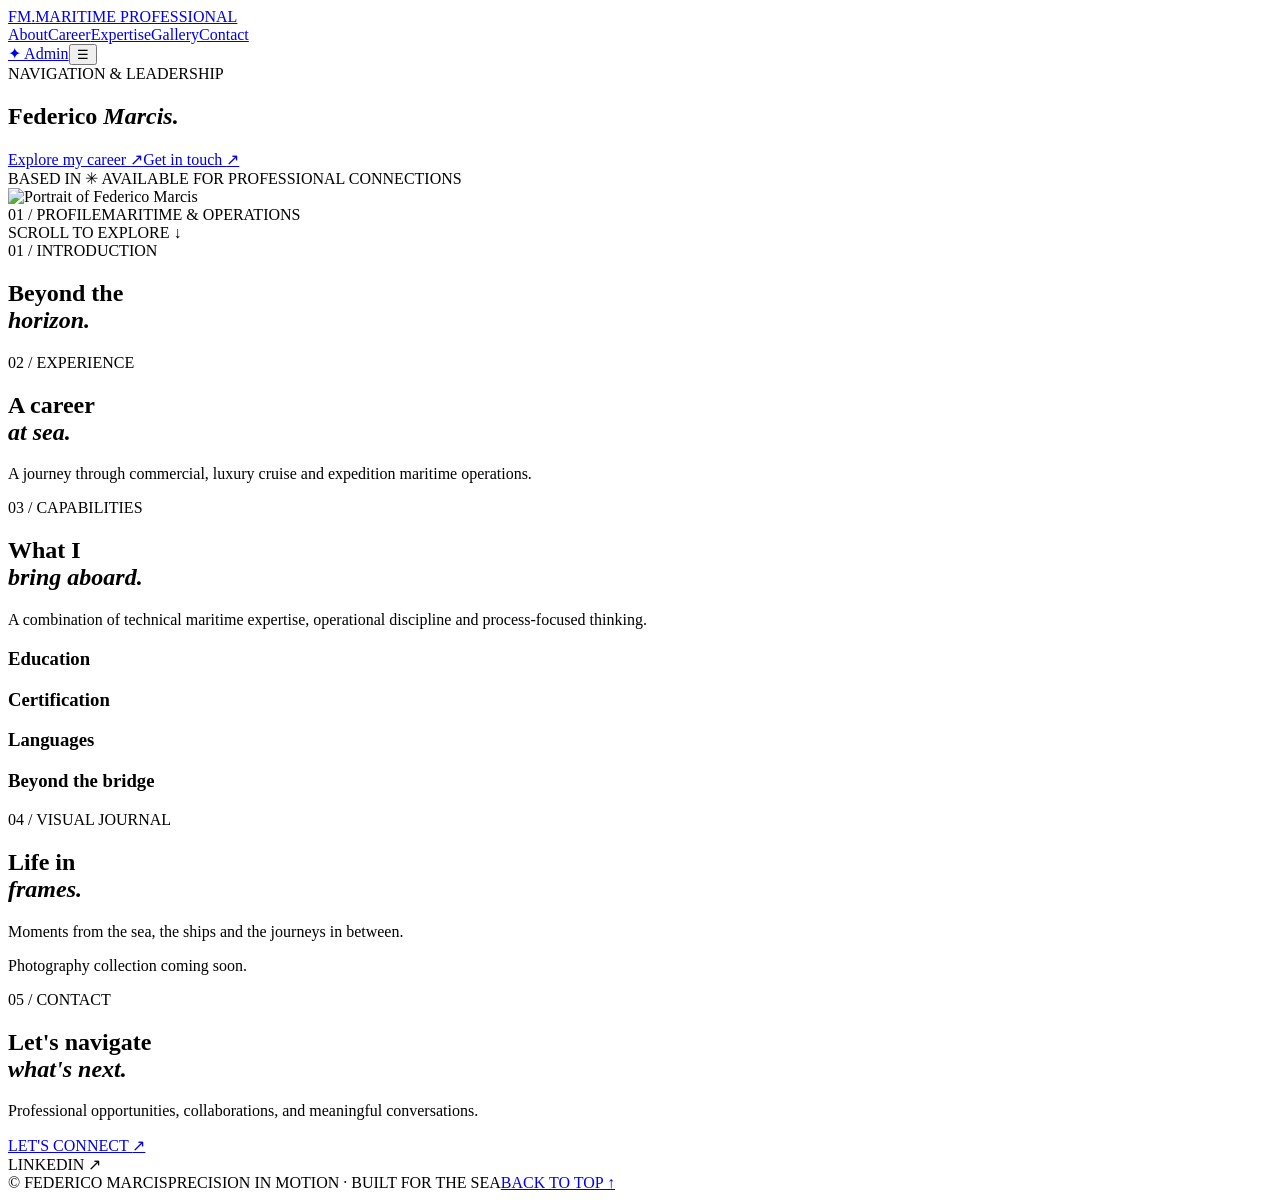
==== Federico_Marcis_Cloudflare_Gratis_Senza_Python/public/index.html @ f33c881b "Add files via upload" ====
<!DOCTYPE html><html lang="en"><head><meta charset="utf-8"><meta name="viewport" content="width=device-width, initial-scale=1"><meta name="theme-color" content="#102837"><title>Federico Marcis | Staff Captain</title><meta name="description" content="Federico Marcis — Staff Captain, maritime operations and fleet standardization."><link rel="stylesheet" href="/style.css"></head><body>
<header class="nav"><a class="brand" href="#top"><span class="brand-mark">FM<span class="dot">.</span></span><span class="brand-small">MARITIME PROFESSIONAL</span></a><nav><a href="#about">About</a><a href="#experience">Career</a><a href="#expertise">Expertise</a><a href="#gallery">Gallery</a><a href="#contact">Contact</a></nav><a href="/admin/" class="admin-button" title="Sign in to edit your portfolio">✦ Admin</a><button id="menuBtn" class="menu-btn" aria-label="Toggle menu">☰</button></header>
<main id="top"><section class="hero"><div class="hero-inner"><div class="hero-content"><div class="eyebrow"><span class="line"></span> NAVIGATION & LEADERSHIP</div><div class="hero-overline" id="heroRole"></div><h1 id="heroName">Federico <em>Marcis.</em></h1><p id="heroTagline"></p><div class="hero-actions"><a href="#experience" class="btn gold">Explore my career <span>↗</span></a><a href="#contact" class="btn outline">Get in touch <span>↗</span></a></div><div class="hero-bottom">BASED IN <span id="heroLocation"></span><span class="plus">✳</span> AVAILABLE FOR PROFESSIONAL CONNECTIONS</div></div><div class="hero-visual"><div class="photo-frame"><img id="heroPhoto" alt="Portrait of Federico Marcis" src="/uploads/portrait.png"><div class="photo-noise"></div></div><div class="photo-label"><span>01 / PROFILE</span><span>MARITIME & OPERATIONS</span></div></div></div><div class="hero-scroll">SCROLL TO EXPLORE <span>↓</span></div></section>
<section id="about" class="section about"><div class="section-grid"><div class="section-aside"><span class="index">01 / INTRODUCTION</span><h2>Beyond the<br><i>horizon.</i></h2></div><div class="section-main"><div class="large-copy" id="introText"></div><div class="highlight-row" id="highlights"></div></div></div></section>
<section id="experience" class="section section-light"><div class="section-grid"><div class="section-aside"><span class="index">02 / EXPERIENCE</span><h2>A career<br><i>at sea.</i></h2><p class="aside-note">A journey through commercial, luxury cruise and expedition maritime operations.</p></div><div class="section-main"><div id="experienceItems" class="timeline"></div></div></div></section>
<section id="expertise" class="section expertise"><div class="section-grid"><div class="section-aside"><span class="index">03 / CAPABILITIES</span><h2>What I<br><i>bring aboard.</i></h2></div><div class="section-main"><p class="section-lead">A combination of technical maritime expertise, operational discipline and process-focused thinking.</p><div id="skills" class="skill-grid"></div><div class="detail-columns"><div><h3>Education</h3><div id="education"></div></div><div><h3>Certification</h3><p id="certifications"></p><h3>Languages</h3><p id="languages"></p><h3>Beyond the bridge</h3><p id="extras"></p></div></div></div></div></section>
<section id="gallery" class="section section-light gallery-section"><div class="section-grid"><div class="section-aside"><span class="index">04 / VISUAL JOURNAL</span><h2>Life in<br><i>frames.</i></h2><p class="aside-note">Moments from the sea, the ships and the journeys in between.</p></div><div class="section-main"><div id="galleryGrid" class="gallery-grid"></div><p id="galleryEmpty" class="gallery-empty">Photography collection coming soon.</p></div></div></section>
<section id="contact" class="contact"><div class="contact-inner"><span class="index">05 / CONTACT</span><h2>Let's navigate<br><i>what's next.</i></h2><p>Professional opportunities, collaborations, and meaningful conversations.</p><a id="emailBtn" class="contact-link" href="mailto:federico.marcis@gmail.com">LET'S CONNECT <span>↗</span></a><div class="social-line"><span id="contactEmail"></span><a id="linkedinLink" class="hidden" target="_blank" rel="noopener">LINKEDIN ↗</a></div></div></section></main><footer><span>© <span id="year"></span> FEDERICO MARCIS</span><span>PRECISION IN MOTION · BUILT FOR THE SEA</span><a href="#top">BACK TO TOP ↑</a></footer>
<script src="/app.js"></script></body></html>
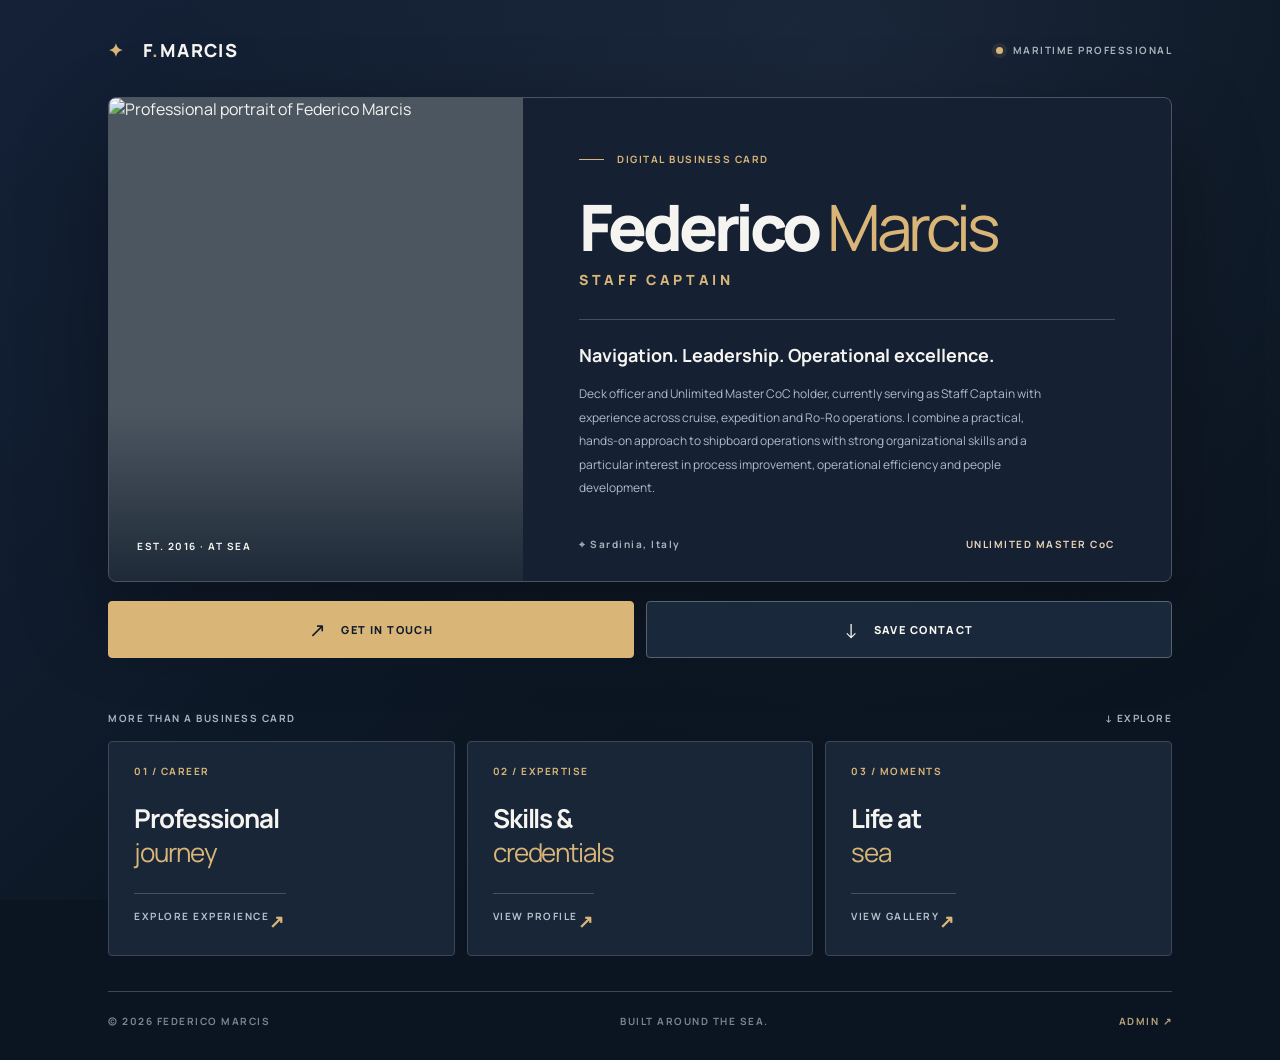
==== commit 84aba347: "Add files via upload" ====
--- a/Federico_Marcis_Cloudflare_Gratis_Senza_Python/public/index.html
+++ b/Federico_Marcis_Cloudflare_Gratis_Senza_Python/public/index.html
@@ -1,9 +1,13 @@
-<!DOCTYPE html><html lang="en"><head><meta charset="utf-8"><meta name="viewport" content="width=device-width, initial-scale=1"><meta name="theme-color" content="#102837"><title>Federico Marcis | Staff Captain</title><meta name="description" content="Federico Marcis — Staff Captain, maritime operations and fleet standardization."><link rel="stylesheet" href="/style.css"></head><body>
-<header class="nav"><a class="brand" href="#top"><span class="brand-mark">FM<span class="dot">.</span></span><span class="brand-small">MARITIME PROFESSIONAL</span></a><nav><a href="#about">About</a><a href="#experience">Career</a><a href="#expertise">Expertise</a><a href="#gallery">Gallery</a><a href="#contact">Contact</a></nav><a href="/admin/" class="admin-button" title="Sign in to edit your portfolio">✦ Admin</a><button id="menuBtn" class="menu-btn" aria-label="Toggle menu">☰</button></header>
-<main id="top"><section class="hero"><div class="hero-inner"><div class="hero-content"><div class="eyebrow"><span class="line"></span> NAVIGATION & LEADERSHIP</div><div class="hero-overline" id="heroRole"></div><h1 id="heroName">Federico <em>Marcis.</em></h1><p id="heroTagline"></p><div class="hero-actions"><a href="#experience" class="btn gold">Explore my career <span>↗</span></a><a href="#contact" class="btn outline">Get in touch <span>↗</span></a></div><div class="hero-bottom">BASED IN <span id="heroLocation"></span><span class="plus">✳</span> AVAILABLE FOR PROFESSIONAL CONNECTIONS</div></div><div class="hero-visual"><div class="photo-frame"><img id="heroPhoto" alt="Portrait of Federico Marcis" src="/uploads/portrait.png"><div class="photo-noise"></div></div><div class="photo-label"><span>01 / PROFILE</span><span>MARITIME & OPERATIONS</span></div></div></div><div class="hero-scroll">SCROLL TO EXPLORE <span>↓</span></div></section>
-<section id="about" class="section about"><div class="section-grid"><div class="section-aside"><span class="index">01 / INTRODUCTION</span><h2>Beyond the<br><i>horizon.</i></h2></div><div class="section-main"><div class="large-copy" id="introText"></div><div class="highlight-row" id="highlights"></div></div></div></section>
-<section id="experience" class="section section-light"><div class="section-grid"><div class="section-aside"><span class="index">02 / EXPERIENCE</span><h2>A career<br><i>at sea.</i></h2><p class="aside-note">A journey through commercial, luxury cruise and expedition maritime operations.</p></div><div class="section-main"><div id="experienceItems" class="timeline"></div></div></div></section>
-<section id="expertise" class="section expertise"><div class="section-grid"><div class="section-aside"><span class="index">03 / CAPABILITIES</span><h2>What I<br><i>bring aboard.</i></h2></div><div class="section-main"><p class="section-lead">A combination of technical maritime expertise, operational discipline and process-focused thinking.</p><div id="skills" class="skill-grid"></div><div class="detail-columns"><div><h3>Education</h3><div id="education"></div></div><div><h3>Certification</h3><p id="certifications"></p><h3>Languages</h3><p id="languages"></p><h3>Beyond the bridge</h3><p id="extras"></p></div></div></div></div></section>
-<section id="gallery" class="section section-light gallery-section"><div class="section-grid"><div class="section-aside"><span class="index">04 / VISUAL JOURNAL</span><h2>Life in<br><i>frames.</i></h2><p class="aside-note">Moments from the sea, the ships and the journeys in between.</p></div><div class="section-main"><div id="galleryGrid" class="gallery-grid"></div><p id="galleryEmpty" class="gallery-empty">Photography collection coming soon.</p></div></div></section>
-<section id="contact" class="contact"><div class="contact-inner"><span class="index">05 / CONTACT</span><h2>Let's navigate<br><i>what's next.</i></h2><p>Professional opportunities, collaborations, and meaningful conversations.</p><a id="emailBtn" class="contact-link" href="mailto:federico.marcis@gmail.com">LET'S CONNECT <span>↗</span></a><div class="social-line"><span id="contactEmail"></span><a id="linkedinLink" class="hidden" target="_blank" rel="noopener">LINKEDIN ↗</a></div></div></section></main><footer><span>© <span id="year"></span> FEDERICO MARCIS</span><span>PRECISION IN MOTION · BUILT FOR THE SEA</span><a href="#top">BACK TO TOP ↑</a></footer>
-<script src="/app.js"></script></body></html>
+<!DOCTYPE html><html lang="en"><head><meta charset="UTF-8"><meta name="viewport" content="width=device-width, initial-scale=1"><meta name="theme-color" content="#101a27"><meta name="description" content="Federico Marcis — Staff Captain | Maritime professional"><title>Federico Marcis — Digital Business Card</title><link rel="stylesheet" href="/style.css"></head>
+<body><div class="grain"></div><main class="shell">
+ <header class="topline"><span class="brand"><span class="brand-mark">✦</span> F<span class="brand-dot">.</span>MARCIS</span><span class="availability"><span class="pulse"></span> MARITIME PROFESSIONAL</span></header>
+ <section class="card" aria-label="Digital business card"><div class="portrait-panel"><img id="portrait" src="/uploads/portrait.png" alt="Professional portrait of Federico Marcis"><div class="portrait-shade"></div><span class="photo-label">EST. 2016 · AT SEA</span></div>
+ <div class="card-main"><div class="eyebrow"><span class="dash"></span> DIGITAL BUSINESS CARD</div><h1 id="name">Federico <i>Marcis</i></h1><div class="role" id="role">STAFF CAPTAIN</div><div class="divider"></div><p class="tagline" id="tagline">Navigation. Leadership. Operational excellence.</p><p class="intro" id="intro">Deck officer and Unlimited Master CoC holder.</p>
+ <div class="card-bottom"><span class="location">⌖ <span id="location">Sardinia, Italy</span></span><span class="licence">UNLIMITED MASTER CoC</span></div>
+ </div></section>
+ <div class="actions"><a class="action primary" id="emailBtn" href="mailto:"><span class="action-icon">↗</span> GET IN TOUCH</a><button class="action secondary" id="saveContact" type="button"><span class="action-icon">↓</span> SAVE CONTACT</button><a class="action secondary hidden" id="linkedinBtn" rel="noopener noreferrer" target="_blank"><span class="action-icon">↗</span> LINKEDIN</a></div>
+ <div class="section-head"><span>MORE THAN A BUSINESS CARD</span><span>↓ EXPLORE</span></div>
+ <div class="tiles"><button class="tile" data-modal="career"><span class="tile-index">01 / CAREER</span><strong>Professional<br><em>journey</em></strong><span class="tile-foot">EXPLORE EXPERIENCE <b>↗</b></span></button><button class="tile" data-modal="expertise"><span class="tile-index">02 / EXPERTISE</span><strong>Skills &<br><em>credentials</em></strong><span class="tile-foot">VIEW PROFILE <b>↗</b></span></button><button class="tile" data-modal="gallery"><span class="tile-index">03 / MOMENTS</span><strong>Life at<br><em>sea</em></strong><span class="tile-foot">VIEW GALLERY <b>↗</b></span></button></div>
+ <footer><span>© <span id="year"></span> FEDERICO MARCIS</span><span>BUILT AROUND THE SEA.</span><a href="/admin/" aria-label="Admin login">ADMIN ↗</a></footer>
+ </main>
+ <dialog id="details"><div class="dialog-top"><span class="dialog-kicker">F. MARCIS / PROFILE</span><button id="closeModal" aria-label="Close dialog">✕</button></div><div id="detailsBody"></div></dialog><script src="/app.js" defer></script></body></html>
--- a/style.css
+++ b/style.css
@@ -0,0 +1,2 @@
+@import url('https://fonts.googleapis.com/css2?family=DM+Sans:wght@400;500;600;700&family=Manrope:wght@400;500;600;700;800&display=swap');
+:root{--bg:#0b1521;--navy:#121f30;--gold:#d9b678;--white:#f5f4f0;--muted:#a6b0ba;--line:#34404b;--font:'Manrope',sans-serif}*{box-sizing:border-box}html{scroll-behavior:smooth}body{margin:0;background:var(--bg);color:var(--white);font-family:var(--font)}.grain{pointer-events:none;position:fixed;inset:0;background:radial-gradient(ellipse at 65% 7%,#26344b80,transparent 58%),linear-gradient(135deg,#142137,#0b1521 62%);z-index:-1}.shell{max-width:1120px;padding:38px 28px 32px;margin:auto}.topline{display:flex;align-items:center;justify-content:space-between;margin-bottom:35px}.brand{font-size:18px;font-weight:800;letter-spacing:.1em}.brand-mark{color:var(--gold);margin-right:12px}.brand-dot{color:var(--gold)}.availability,.eyebrow,.section-head,.tile-index,.tile-foot,.photo-label,.card-bottom,.dialog-kicker,footer{font-size:10px;font-weight:700;letter-spacing:.15em}.availability{color:#a7b3bb;display:flex;align-items:center;gap:10px}.pulse{width:7px;height:7px;border-radius:50%;background:var(--gold);box-shadow:0 0 0 4px #d9b67818}.card{display:grid;grid-template-columns:39% 61%;min-height:485px;border:1px solid #4b5260;border-radius:8px;overflow:hidden;box-shadow:0 35px 90px #0005;background:#152133}.portrait-panel{position:relative;min-height:480px;overflow:hidden;background:#4c5661}.portrait-panel img{width:100%;height:100%;position:absolute;inset:0;object-fit:cover;object-position:center 28%;filter:saturate(.85)}.portrait-shade{position:absolute;inset:0;background:linear-gradient(0deg,#0e1a29bd,transparent 35%)}.photo-label{position:absolute;left:28px;bottom:28px;color:#f5f4f0}.card-main{padding:54px 56px 30px;display:flex;flex-direction:column;justify-content:center}.eyebrow{color:var(--gold);display:flex;align-items:center;gap:13px}.dash{height:1px;width:25px;background:var(--gold)}h1{font-size:clamp(38px,5vw,68px);letter-spacing:-.065em;line-height:1.1;margin:26px 0 8px;font-weight:800}h1 i,.tile strong em{font-style:normal;font-weight:400;color:var(--gold)}.role{color:var(--gold);font-weight:800;font-size:14px;letter-spacing:.26em}.divider{background:#546071;height:1px;margin:30px 0 22px;opacity:.75}.tagline{font-size:18px;font-weight:700;line-height:1.5;margin:0 0 13px}.intro{font-size:12px;line-height:1.95;color:#afbbc9;margin:0;max-width:465px}.card-bottom{margin-top:auto;padding-top:34px;display:flex;justify-content:space-between;gap:15px;color:#a7b3bc}.licence{color:#e8d4b4}.actions{display:flex;gap:12px;margin-top:19px;flex-wrap:wrap}.action{min-height:57px;border:1px solid #566171;display:flex;align-items:center;justify-content:center;gap:14px;flex:1 1 190px;background:#19283a;color:#f9f8f5;text-decoration:none;cursor:pointer;border-radius:4px;font-family:inherit;font-weight:800;font-size:11px;letter-spacing:.13em;transition:background .2s,transform .2s}.action:hover,.tile:hover{transform:translateY(-3px);background:#29374a}.action.primary{background:var(--gold);color:#111d2d;border-color:var(--gold)}.action.primary:hover{background:#f0cb88}.action-icon{font-size:20px;font-weight:400}.section-head{color:#a9b4bf;display:flex;justify-content:space-between;margin:53px 0 16px}.tiles{display:grid;grid-template-columns:repeat(3,1fr);gap:12px}.tile{background:#182638;min-height:215px;border:1px solid #3d4756;border-radius:4px;color:var(--white);padding:22px 25px;display:flex;flex-direction:column;text-align:left;cursor:pointer;transition:all .2s;font-family:inherit}.tile-index{color:var(--gold)}.tile strong{font-size:26px;letter-spacing:-.04em;line-height:1.32;margin:23px 0 21px}.tile-foot{border-top:1px solid #46515f;padding-top:15px;margin-top:auto;color:#b5c0cb;display:flex;justify-content:space-between}.tile-foot b{font-size:18px;color:var(--gold)}footer{margin-top:35px;border-top:1px solid #3d4756;padding-top:22px;color:#778492;display:flex;justify-content:space-between;gap:12px}footer a{color:#b7a17c;text-decoration:none}.hidden{display:none!important}dialog{width:min(780px,calc(100vw - 32px));max-height:87vh;background:#f7f6f2;color:#1a293c;border:1px solid var(--gold);border-radius:8px;padding:0;box-shadow:0 35px 130px #000b}dialog::backdrop{background:#030913d9;backdrop-filter:blur(6px)}.dialog-top{display:flex;align-items:center;justify-content:space-between;background:#17273c;padding:21px 28px;color:var(--gold)}.dialog-top button{background:none;border:0;color:#fff;font-size:22px;cursor:pointer}#detailsBody{padding:30px 34px 42px;max-height:calc(87vh - 68px);overflow:auto}#detailsBody h2{font-size:36px;letter-spacing:-.05em;margin:0 0 26px}#detailsBody h3{font-size:17px;margin:0 0 6px}#detailsBody p{line-height:1.8;color:#536273;font-size:13px}#detailsBody .entry{border-top:1px solid #d4d8da;padding:18px 0}#detailsBody .meta{font-size:11px;color:#9a793f;text-transform:uppercase;letter-spacing:.08em;font-weight:800}#detailsBody .sub{font-size:12px;color:#576c81;margin:6px 0}.chips{display:flex;flex-wrap:wrap;gap:9px;margin-bottom:30px}.chip{padding:11px 13px;border:1px solid #ccd0d2;border-radius:3px;color:#273b50;font-size:12px}.gallery-grid{display:grid;grid-template-columns:repeat(2,1fr);gap:14px}.gallery-grid figure{margin:0}.gallery-grid img{display:block;width:100%;aspect-ratio:4/3;object-fit:cover;border-radius:3px}.gallery-grid figcaption{padding:7px 0;color:#647082;font-size:12px}@media(max-width:730px){.shell{padding:24px 16px}.topline{margin-bottom:20px}.availability{font-size:8px}.card{grid-template-columns:1fr}.portrait-panel{height:310px;min-height:0}.portrait-panel img{object-position:center 24%}.card-main{padding:30px 25px 25px;min-height:340px}.card-bottom{padding-top:27px}.tiles{grid-template-columns:1fr}.tile{min-height:160px}.tile strong{margin:15px 0;font-size:24px}footer{flex-wrap:wrap;font-size:9px}h1{font-size:48px}.section-head{margin-top:37px}}@media(max-width:360px){h1{font-size:40px}.licence{font-size:8px}.availability{display:none}}
